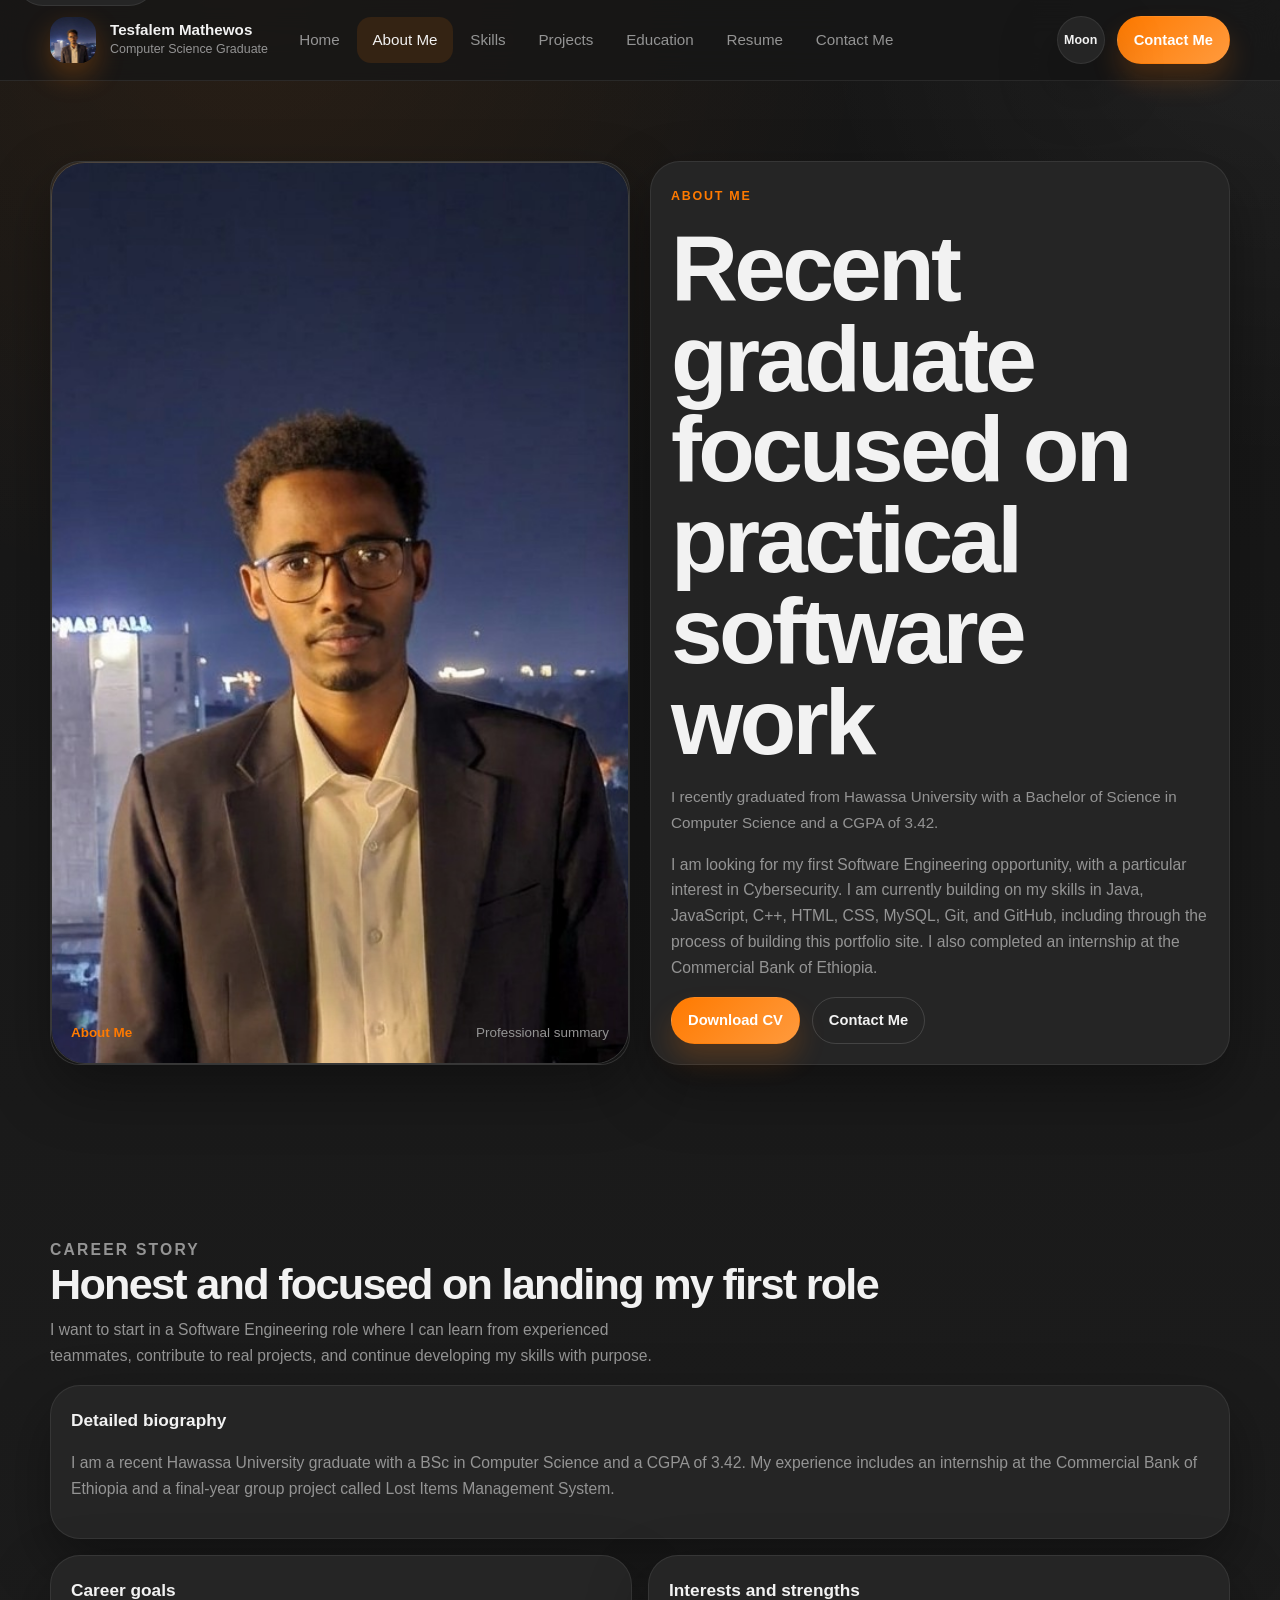
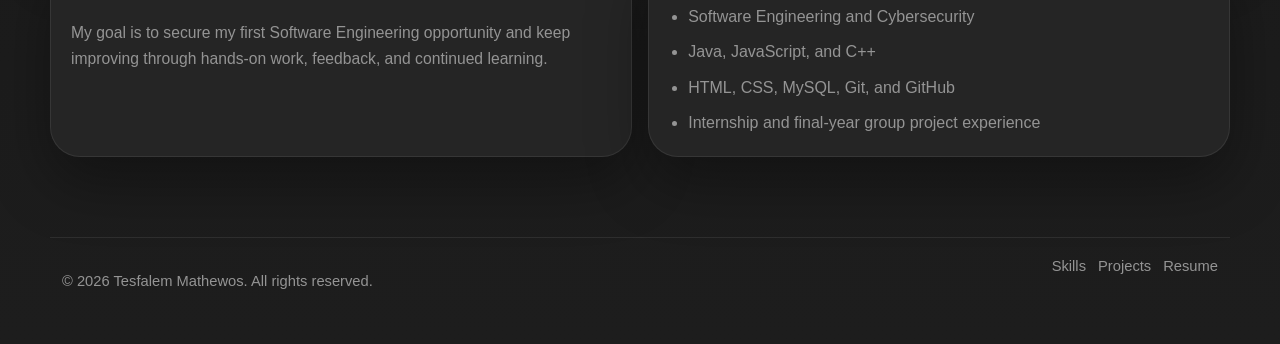
==== about.html @ 022b609b "first commit" ====
<!DOCTYPE html>
<html lang="en" data-page="about">
<head>
  <meta charset="UTF-8" />
  <meta name="viewport" content="width=device-width, initial-scale=1.0" />
  <meta name="description" content="About Tesfalem Mathewos." />
  <meta name="theme-color" content="#161616" />
  <title>About | Tesfalem Mathewos</title>
  <link rel="stylesheet" href="css/style.css" />
</head>
<body>
  <a class="skip-link" href="#main-content">Skip to content</a>
  <header class="site-header">
    <div class="container nav-shell">
      <a class="brand" href="index.html"><picture><source srcset="images/tesfalem-mathewos-photo.webp" type="image/webp" /><img class="brand-mark" src="images/tesfalem-mathewos-photo.jpg" alt="Tesfalem Mathewos" width="46" height="46" loading="eager" decoding="async" /></picture><span class="brand-text"><strong>Tesfalem Mathewos</strong><span>Computer Science Graduate</span></span></a>
      <button class="icon-button mobile-toggle" type="button" aria-label="Toggle navigation" aria-expanded="false" aria-controls="primary-navigation"><span aria-hidden="true"></span><span aria-hidden="true"></span><span aria-hidden="true"></span></button>
      <nav class="site-nav" id="primary-navigation" aria-label="Primary navigation">
        <a href="index.html">Home</a><a href="about.html">About Me</a><a href="skills.html">Skills</a><a href="projects.html">Projects</a><a href="education.html">Education</a><a href="resume.html">Resume</a><a href="contact.html">Contact Me</a>
      </nav>
      <div class="nav-actions">
        <button class="icon-button theme-toggle" type="button" aria-label="Toggle dark mode" aria-pressed="false"><span class="theme-icon theme-sun" aria-hidden="true">Sun</span><span class="theme-icon theme-moon" aria-hidden="true">Moon</span></button>
        <a class="button button-primary button-small" href="contact.html">Contact Me</a>
      </div>
    </div>
  </header>

  <main id="main-content">
    <section class="section page-hero">
      <div class="container page-hero-grid">
        <div class="hero-visual reveal">
          <div class="portrait-stage" style="min-height: 560px;">
            <picture>
              <source srcset="images/tesfalem-mathewos-photo.webp" type="image/webp" />
              <img
                class="portrait-photo"
                src="images/tesfalem-mathewos-photo.jpg"
                alt="Tesfalem Mathewos professional portrait"
                width="554"
                height="614"
                loading="eager"
                decoding="async"
                fetchpriority="high"
              />
            </picture>
            <div class="portrait-caption"><span class="hero-card-title">About Me</span><span>Professional summary</span></div>
          </div>
        </div>
        <div class="hero-copy reveal">
          <p class="eyebrow">About Me</p>
          <h2>Recent graduate focused on practical software work</h2>
          <p class="lead">I recently graduated from Hawassa University with a Bachelor of Science in Computer Science and a CGPA of 3.42.</p>
          <p class="intro">I am looking for my first Software Engineering opportunity, with a particular interest in Cybersecurity. I am currently building on my skills in Java, JavaScript, C++, HTML, CSS, MySQL, Git, and GitHub, including through the process of building this portfolio site. I also completed an internship at the Commercial Bank of Ethiopia.</p>
          <div class="button-row">
            <a class="button button-primary button-small" href="assets/Tesfalem-Mathewos-CV.pdf" download>Download CV</a>
            <a class="button button-secondary button-small" href="contact.html">Contact Me</a>
          </div>
        </div>
      </div>
    </section>

    <section class="section">
      <div class="container grid-section">
        <div class="section-heading reveal">
          <p class="eyebrow">Career Story</p>
          <h2>Honest and focused on landing my first role</h2>
          <p>I want to start in a Software Engineering role where I can learn from experienced teammates, contribute to real projects, and continue developing my skills with purpose.</p>
        </div>

        <article class="content-card reveal">
          <h3>Detailed biography</h3>
          <p>I am a recent Hawassa University graduate with a BSc in Computer Science and a CGPA of 3.42. My experience includes an internship at the Commercial Bank of Ethiopia and a final-year group project called Lost Items Management System.</p>
        </article>

        <article class="content-card reveal">
          <h3>Career goals</h3>
          <p>My goal is to secure my first Software Engineering opportunity and keep improving through hands-on work, feedback, and continued learning.</p>
        </article>

        <article class="content-card reveal">
          <h3>Interests and strengths</h3>
          <ul class="check-list">
            <li>Software Engineering and Cybersecurity</li>
            <li>Java, JavaScript, and C++</li>
            <li>HTML, CSS, MySQL, Git, and GitHub</li>
            <li>Internship and final-year group project experience</li>
          </ul>
        </article>
      </div>
    </section>
  </main>

  <button class="scroll-top" type="button" aria-label="Scroll to top">^</button>
  <footer class="footer">
    <div class="container footer-grid">
      <p>© <span id="year"></span> Tesfalem Mathewos. All rights reserved.</p>
      <div class="footer-links"><a href="skills.html">Skills</a><a href="projects.html">Projects</a><a href="resume.html">Resume</a></div>
    </div>
  </footer>
  <script src="js/script.js"></script>
</body>
</html>
---- css/style.css ----
:root {
  --bg: #161616;
  --bg-2: #1d1d1d;
  --surface: #252525;
  --surface-2: #2b2b2b;
  --surface-soft: rgba(37, 37, 37, 0.9);
  --text: #f2f2f2;
  --muted: #949494;
  --accent: #ff7a00;
  --accent-2: #ff9a3d;
  --border: rgba(255, 255, 255, 0.08);
  --ring: rgba(255, 122, 0, 0.25);
  --shadow: 0 24px 60px rgba(0, 0, 0, 0.35);
  --radius: 22px;
  --radius-lg: 30px;
  --container: 1180px;
  --transition: 220ms ease;
}

[data-theme="light"] {
  --bg: #eef1f5;
  --bg-2: #ffffff;
  --surface: #ffffff;
  --surface-2: #f3f5f8;
  --surface-soft: rgba(255, 255, 255, 0.9);
  --text: #191919;
  --muted: #656565;
  --border: rgba(25, 25, 25, 0.08);
  --shadow: 0 18px 46px rgba(25, 25, 25, 0.08);
}

*,
*::before,
*::after {
  box-sizing: border-box;
}

html {
  scroll-behavior: smooth;
}

body {
  margin: 0;
  font-family: "Segoe UI", "Aptos", "Helvetica Neue", Arial, sans-serif;
  color: var(--text);
  background:
    radial-gradient(circle at 20% 0%, rgba(255, 122, 0, 0.08), transparent 28%),
    radial-gradient(circle at 100% 0%, rgba(255, 255, 255, 0.05), transparent 20%),
    linear-gradient(180deg, var(--bg), var(--bg-2));
  line-height: 1.65;
  -webkit-font-smoothing: antialiased;
  text-rendering: optimizeLegibility;
  transition: background-color var(--transition), color var(--transition);
}

body.nav-open {
  overflow: hidden;
}

a {
  color: inherit;
  text-decoration: none;
}

button,
input,
textarea {
  font: inherit;
}

img {
  display: block;
  max-width: 100%;
}

a:focus-visible,
button:focus-visible,
input:focus-visible,
textarea:focus-visible,
[tabindex]:focus-visible {
  outline: 2px solid var(--accent);
  outline-offset: 3px;
  border-radius: 4px;
}

.skip-link {
  position: absolute;
  left: 1rem;
  top: -48px;
  z-index: 999;
  padding: 0.8rem 1rem;
  border-radius: 999px;
  background: var(--surface);
  color: var(--text);
  border: 1px solid var(--border);
  transition: top var(--transition);
}

.skip-link:focus {
  top: 1rem;
}

.container {
  width: min(100% - 1.5rem, var(--container));
  margin-inline: auto;
}

.site-header {
  position: sticky;
  top: 0;
  z-index: 100;
  backdrop-filter: blur(16px);
  background: rgba(22, 22, 22, 0.82);
  border-bottom: 1px solid var(--border);
}

[data-theme="light"] .site-header {
  background: rgba(238, 241, 245, 0.88);
}

@supports (background: color-mix(in srgb, white 50%, transparent)) {
  .site-header {
    background: color-mix(in srgb, var(--bg) 82%, transparent);
  }

  [data-theme="light"] .site-header {
    background: color-mix(in srgb, var(--bg) 82%, transparent);
  }
}

.nav-shell {
  display: flex;
  align-items: center;
  gap: 1rem;
  padding: 1rem 0;
}

.brand {
  display: inline-flex;
  align-items: center;
  gap: 0.85rem;
  min-width: 0;
}

.brand-mark {
  display: grid;
  place-items: center;
  width: 2.9rem;
  height: 2.9rem;
  flex-shrink: 0;
  border-radius: 16px;
  background: linear-gradient(135deg, var(--accent), var(--accent-2));
  color: #fff;
  font-weight: 800;
  letter-spacing: 0.08em;
  box-shadow: 0 12px 28px rgba(255, 122, 0, 0.28);
  overflow: hidden;
  object-fit: cover;
}

.brand-text {
  display: flex;
  flex-direction: column;
  min-width: 0;
}

.brand-text strong {
  font-size: 0.95rem;
  line-height: 1.2;
}

.brand-text span {
  color: var(--muted);
  font-size: 0.78rem;
}

.site-nav {
  position: fixed;
  inset: 4.9rem 1rem auto;
  display: grid;
  gap: 0.25rem;
  padding: 0.85rem;
  border-radius: 22px;
  background: var(--surface-soft);
  border: 1px solid var(--border);
  box-shadow: var(--shadow);
  opacity: 0;
  visibility: hidden;
  transform: translateY(-1rem);
  pointer-events: none;
  transition: opacity var(--transition), transform var(--transition), visibility var(--transition);
}

.site-nav.is-open {
  opacity: 1;
  visibility: visible;
  transform: translateY(0);
  pointer-events: auto;
}

.site-nav a {
  padding: 0.9rem 1rem;
  border-radius: 14px;
  color: var(--muted);
  font-size: 0.95rem;
  transition: background-color var(--transition), color var(--transition), transform var(--transition);
}

.site-nav a:hover,
.site-nav a:focus-visible,
.site-nav a.active {
  background: rgba(255, 122, 0, 0.12);
  color: var(--text);
}

.nav-actions {
  margin-left: auto;
  display: flex;
  align-items: center;
  gap: 0.75rem;
}

.icon-button {
  display: inline-grid;
  place-items: center;
  width: 3rem;
  height: 3rem;
  border: 1px solid var(--border);
  border-radius: 50%;
  background: var(--surface);
  color: var(--text);
  cursor: pointer;
  box-shadow: var(--shadow);
  transition: transform var(--transition), border-color var(--transition), background-color var(--transition);
}

.icon-button:hover {
  transform: translateY(-2px);
  border-color: rgba(255, 122, 0, 0.28);
}

.mobile-toggle {
  gap: 0.28rem;
  padding: 0;
}

.mobile-toggle span {
  display: block;
  width: 1.15rem;
  height: 2px;
  border-radius: 999px;
  background: currentColor;
}

.theme-toggle {
  position: relative;
}

.theme-icon {
  position: absolute;
  opacity: 0;
  font-size: 0.78rem;
  font-weight: 700;
  transition: opacity var(--transition), transform var(--transition);
  transform: scale(0.9);
}

html[data-theme="light"] .theme-sun,
html:not([data-theme="light"]) .theme-moon {
  opacity: 1;
  transform: scale(1);
}

.section {
  padding: 4rem 0;
}

.page-hero {
  padding-top: 2rem;
}

.hero-grid,
.page-hero-grid,
.resume-layout,
.contact-layout,
.split-grid {
  display: grid;
  gap: 1.25rem;
}

.hero-copy,
.hero-visual,
.panel,
.content-card,
.skill-card,
.project-card,
.timeline-card,
.certificate-card,
.contact-card,
.contact-form,
.resume-panel,
.cv-preview {
  background: var(--surface);
  border: 1px solid var(--border);
  border-radius: var(--radius-lg);
  box-shadow: var(--shadow);
}

.hero-copy,
.panel,
.content-card,
.skill-card,
.project-card,
.timeline-card,
.certificate-card,
.contact-card,
.contact-form,
.resume-panel,
.cv-preview {
  padding: 1.25rem;
}

.hero-copy h1,
.hero-copy h2,
.page-hero h1,
.page-hero h2,
.section-heading h2,
.section-heading h1,
.resume-panel h2 {
  margin: 0;
  line-height: 0.98;
  letter-spacing: -0.04em;
}

.hero-copy h1,
.hero-copy h2,
.page-hero h1 {
  font-size: clamp(2.8rem, 8vw, 5.8rem);
  max-width: 10ch;
}

.section-heading h1,
.section-heading h2,
.resume-panel h2 {
  font-size: clamp(1.7rem, 4vw, 2.7rem);
}

.eyebrow,
.page-eyebrow {
  display: inline-flex;
  align-items: center;
  gap: 0.5rem;
  margin: 0 0 1rem;
  color: var(--accent);
  font-size: 0.78rem;
  font-weight: 700;
  text-transform: uppercase;
  letter-spacing: 0.14em;
}

.lead {
  margin: 1rem 0 0;
  max-width: 62ch;
  color: var(--muted);
  font-size: clamp(1rem, 1.6vw, 1.12rem);
}

html[data-page="about"] .lead {
  font-size: 0.95rem;
  line-height: 1.7;
}

.intro,
.section-heading p,
.panel p,
.content-card p,
.skill-card p,
.project-body p,
.timeline-card p,
.certificate-card p,
.contact-card p,
.resume-panel p,
.cv-preview p {
  color: var(--muted);
  font-size: 0.98rem;
}

.button-row,
.resume-actions,
.project-actions,
.filter-bar,
.footer-links,
.chip-row {
  display: flex;
  flex-wrap: wrap;
  gap: 0.75rem;
  margin: 0;
  padding: 0;
  list-style: none;
}

.button {
  display: inline-flex;
  align-items: center;
  justify-content: center;
  min-height: 3rem;
  padding: 0.9rem 1.25rem;
  border-radius: 999px;
  border: 1px solid transparent;
  font-weight: 700;
  transition: transform var(--transition), background-color var(--transition), border-color var(--transition), color var(--transition);
}

.button:hover,
.button:focus-visible {
  transform: translateY(-2px);
}

.button-primary {
  background: linear-gradient(135deg, var(--accent), var(--accent-2));
  color: #fff;
  box-shadow: 0 16px 28px rgba(255, 122, 0, 0.2);
}

.button-secondary {
  background: transparent;
  border-color: rgba(255, 255, 255, 0.14);
  color: var(--text);
}

[data-theme="light"] .button-secondary {
  border-color: rgba(25, 25, 25, 0.12);
}

.button-ghost {
  background: transparent;
  color: var(--text);
  border-color: var(--border);
}

.button-small {
  min-height: 2.6rem;
  padding: 0.65rem 1rem;
  font-size: 0.92rem;
}

.hero-metrics,
.quick-facts,
.meta-grid {
  display: grid;
  gap: 1rem;
}

.hero-metrics {
  margin-top: 1.5rem;
  grid-template-columns: repeat(3, minmax(0, 1fr));
}

.hero-metrics div,
.quick-facts div,
.meta-item {
  padding-top: 0.9rem;
  border-top: 1px solid var(--border);
}

.hero-metrics dt,
.quick-facts span,
.timeline-label,
.meta-label {
  color: var(--muted);
  font-size: 0.72rem;
  text-transform: uppercase;
  letter-spacing: 0.08em;
}

.hero-metrics dd,
.quick-facts strong,
.meta-item strong {
  margin: 0.25rem 0 0;
  color: var(--text);
  font-weight: 700;
  font-size: 0.95rem;
}

.hero-visual {
  padding: 0;
  overflow: hidden;
  display: grid;
  align-items: stretch;
}

.portrait-stage {
  min-height: 540px;
  position: relative;
  overflow: hidden;
  display: grid;
  background:
    radial-gradient(circle at 60% 45%, rgba(255, 255, 255, 0.06), transparent 27%),
    linear-gradient(135deg, rgba(255, 122, 0, 0.07), transparent 45%),
  linear-gradient(180deg, #262626, #1d1d1d);
}

.portrait-photo {
  position: relative;
  width: 100%;
  height: 100%;
  min-height: 540px;
  object-fit: cover;
  object-position: center;
  border-radius: 34px;
  box-shadow: 0 26px 56px rgba(0, 0, 0, 0.42);
  transform: none;
  border: 1px solid rgba(255, 255, 255, 0.12);
}

.portrait-stage::before {
  content: "";
  position: absolute;
  width: min(72%, 420px);
  aspect-ratio: 1 / 1;
  border-radius: 50%;
  background: rgba(255, 255, 255, 0.04);
}

.portrait-stage::after {
  content: "";
  position: absolute;
  inset: auto 14% 7% 14%;
  height: 18%;
  border-radius: 50%;
  background: rgba(0, 0, 0, 0.18);
  filter: blur(24px);
  z-index: 0;
}

.portrait-caption {
  position: absolute;
  left: 1.25rem;
  right: 1.25rem;
  bottom: 1.25rem;
  display: flex;
  justify-content: space-between;
  gap: 1rem;
  color: var(--muted);
  font-size: 0.84rem;
}

.hero-card-title {
  color: var(--accent);
  font-weight: 700;
}

.section-heading {
  max-width: 68rem;
}

.section-heading p {
  margin: 0.75rem 0 0;
  max-width: 70ch;
  font-size: 0.98rem;
}

.grid-section,
.skills-grid,
.projects-grid,
.cert-grid,
.contact-cards,
.timeline {
  display: grid;
  gap: 1rem;
}

.project-gallery {
  width: min(100%, 980px);
  margin-inline: auto;
}

.grid-section {
  grid-template-columns: 1fr;
}

.check-list {
  margin: 0;
  padding-left: 1.2rem;
  color: var(--muted);
}

.check-list li + li {
  margin-top: 0.55rem;
}

.skill-card {
  position: relative;
  overflow: hidden;
}

.skill-card::after,
.project-card::after,
.certificate-card::after,
.contact-card::after {
  content: "";
  position: absolute;
  inset: auto 0 0;
  height: 3px;
  background: linear-gradient(90deg, var(--accent), transparent);
  opacity: 0.7;
}

.skill-card h3,
.project-body h3,
.timeline-card h3,
.certificate-card h3,
.panel h2,
.content-card h3,
.resume-panel h2,
.cv-preview h3 {
  margin: 0;
  font-size: 1.08rem;
}

.skill-bar {
  height: 0.72rem;
  margin-top: 1rem;
  border-radius: 999px;
  background: rgba(255, 255, 255, 0.08);
  overflow: hidden;
}

[data-theme="light"] .skill-bar {
  background: rgba(25, 25, 25, 0.08);
}

.skill-bar span {
  display: block;
  width: 0;
  height: 100%;
  border-radius: inherit;
  background: linear-gradient(135deg, var(--accent), var(--accent-2));
  transition: width 1200ms cubic-bezier(0.2, 0.8, 0.2, 1);
}

.filter-bar {
  margin: 1rem 0 1.25rem;
}

.filter-button {
  min-height: 2.8rem;
  padding: 0.75rem 1rem;
  border: 1px solid var(--border);
  border-radius: 999px;
  background: var(--surface);
  color: var(--muted);
  cursor: pointer;
  transition: background-color var(--transition), color var(--transition), transform var(--transition), border-color var(--transition);
}

.filter-button:hover,
.filter-button.is-active {
  background: var(--accent);
  color: #fff;
  border-color: transparent;
  transform: translateY(-1px);
}

.project-card {
  overflow: hidden;
  position: relative;
}

.project-media {
  min-height: 14rem;
  display: grid;
  place-items: center;
  background:
    radial-gradient(circle at top right, rgba(255, 122, 0, 0.24), transparent 30%),
    linear-gradient(135deg, #363636, #262626);
  border-bottom: 1px solid var(--border);
  color: #fff;
  font-weight: 700;
  letter-spacing: 0.06em;
  text-transform: uppercase;
}

.project-media img {
  width: 100%;
  height: 100%;
  object-fit: cover;
  display: block;
}

.project-body {
  padding: 1.2rem 1.25rem 1.35rem;
}

.tag-row {
  display: flex;
  flex-wrap: wrap;
  gap: 0.5rem;
  margin: 1rem 0 1.1rem;
}

.tag-row span,
.chip {
  padding: 0.4rem 0.75rem;
  border-radius: 999px;
  background: rgba(255, 122, 0, 0.12);
  color: var(--text);
  font-size: 0.82rem;
}

.timeline {
  position: relative;
}

.timeline::before {
  content: "";
  position: absolute;
  left: 0.45rem;
  top: 0;
  bottom: 0;
  width: 2px;
  background: rgba(255, 122, 0, 0.22);
}

.timeline-item {
  display: grid;
  grid-template-columns: auto 1fr;
  gap: 1rem;
  align-items: start;
}

.timeline-marker {
  width: 1rem;
  height: 1rem;
  margin-top: 1.3rem;
  border-radius: 50%;
  background: var(--accent);
  box-shadow: 0 0 0 6px var(--ring);
  position: relative;
  z-index: 1;
}

.certificate-icon {
  display: grid;
  place-items: center;
  width: 3rem;
  height: 3rem;
  margin-bottom: 1rem;
  border-radius: 16px;
  background: rgba(255, 122, 0, 0.12);
  color: var(--accent);
  font-size: 1.25rem;
  font-weight: 800;
}

.contact-grid,
.resume-layout {
  display: grid;
  gap: 1rem;
}

.contact-cards {
  grid-template-columns: repeat(auto-fit, minmax(220px, 1fr));
}

.contact-card {
  display: grid;
  gap: 0.4rem;
  position: relative;
  transition: transform var(--transition), border-color var(--transition);
}

.contact-card:hover,
.contact-card:focus-visible {
  transform: translateY(-3px);
  border-color: rgba(255, 122, 0, 0.3);
}

.contact-card span {
  color: var(--muted);
  font-size: 0.72rem;
  text-transform: uppercase;
  letter-spacing: 0.08em;
}

.contact-form {
  display: grid;
  gap: 1rem;
}

.form-row {
  display: grid;
  gap: 0.45rem;
}

.form-row label {
  font-weight: 700;
}

.form-row input,
.form-row textarea {
  width: 100%;
  padding: 0.95rem 1rem;
  border: 1px solid var(--border);
  border-radius: 16px;
  background: var(--surface-2);
  color: var(--text);
  transition: border-color var(--transition), box-shadow var(--transition), background-color var(--transition);
}

.form-row input::placeholder,
.form-row textarea::placeholder {
  color: var(--muted);
  opacity: 0.85;
}

.form-row input:focus,
.form-row textarea:focus {
  outline: none;
  border-color: var(--accent);
  box-shadow: 0 0 0 4px rgba(255, 122, 0, 0.16);
}

.form-actions {
  display: grid;
  gap: 0.75rem;
}

.form-note {
  margin: 0;
  color: var(--muted);
  font-size: 0.88rem;
}

.resume-panel {
  display: grid;
  gap: 1rem;
}

.cv-preview {
  overflow: hidden;
}

.cv-doc {
  padding: 1.25rem;
  background: linear-gradient(180deg, rgba(255, 122, 0, 0.08), transparent 18%);
}

.cv-doc .line {
  height: 1px;
  background: var(--border);
  margin: 1rem 0;
}

.meta-grid {
  display: grid;
  gap: 0.75rem;
}

.meta-item {
  display: flex;
  justify-content: space-between;
  gap: 1rem;
  padding-top: 0.8rem;
  border-top: 1px solid var(--border);
}

.meta-item span {
  color: var(--muted);
}

.footer {
  width: min(100% - 1rem, var(--container));
  margin-inline: auto;
  margin-bottom: 0.75rem;
  padding: 1rem 0 1.5rem;
  border-top: 1px solid var(--border);
}

.footer-grid {
  display: flex;
  flex-wrap: wrap;
  justify-content: space-between;
  gap: 1rem;
  color: var(--muted);
  font-size: 0.92rem;
}

.scroll-top {
  position: fixed;
  right: 1rem;
  bottom: 1rem;
  width: 3rem;
  height: 3rem;
  border: 0;
  border-radius: 999px;
  background: linear-gradient(135deg, var(--accent), var(--accent-2));
  color: #fff;
  font-size: 1.15rem;
  font-weight: 800;
  cursor: pointer;
  box-shadow: var(--shadow);
  opacity: 0;
  visibility: hidden;
  transform: translateY(14px);
  pointer-events: none;
  transition: opacity var(--transition), transform var(--transition), visibility var(--transition);
}

.scroll-top.is-visible {
  opacity: 1;
  visibility: visible;
  transform: translateY(0);
  pointer-events: auto;
}

.reveal {
  opacity: 0;
  transform: translateY(24px);
  transition: opacity 700ms ease, transform 700ms ease;
}

.reveal.is-visible {
  opacity: 1;
  transform: translateY(0);
}

.project-card.is-hidden {
  display: none;
}

.split-decor {
  min-height: 320px;
  border-radius: var(--radius-lg);
  background:
    radial-gradient(circle at 45% 30%, rgba(255, 122, 0, 0.14), transparent 32%),
    linear-gradient(135deg, #242424, #1a1a1a);
  border: 1px solid var(--border);
  box-shadow: var(--shadow);
}

.section-heading.centered {
  text-align: center;
  margin-inline: auto;
}

.section-heading.centered p {
  margin-inline: auto;
}

.social-row {
  display: flex;
  flex-wrap: wrap;
  gap: 0.7rem;
  margin-top: 1rem;
}

.social-pill {
  display: inline-grid;
  place-items: center;
  width: 2.8rem;
  height: 2.8rem;
  border-radius: 50%;
  border: 1px solid var(--border);
  background: var(--surface-2);
  color: var(--text);
  font-weight: 700;
}

.page-note {
  color: var(--muted);
  margin-top: 0.75rem;
}

.project-gallery .project-card .project-media {
  min-height: 14rem;
}

@media (min-width: 760px) {
  .section {
    padding: 5rem 0;
  }

  .hero-grid {
    grid-template-columns: 1.15fr 0.85fr;
    align-items: stretch;
  }

  .page-hero-grid,
  .resume-layout,
  .contact-layout {
    grid-template-columns: repeat(2, minmax(0, 1fr));
  }

  .grid-section {
    grid-template-columns: repeat(2, minmax(0, 1fr));
  }

  .grid-section .section-heading,
  .grid-section .content-card:first-of-type {
    grid-column: 1 / -1;
  }

  .skills-grid,
  .projects-grid,
  .cert-grid {
    grid-template-columns: repeat(2, minmax(0, 1fr));
  }

  .project-gallery {
    gap: 1.25rem;
  }

  .project-card {
    min-height: 100%;
  }

  .project-media {
    min-height: 15rem;
  }

  .contact-form {
    grid-template-columns: repeat(2, minmax(0, 1fr));
  }

  .full-width {
    grid-column: 1 / -1;
  }
}

@media (min-width: 1024px) {
  .mobile-toggle {
    display: none;
  }

  .site-nav {
    position: static;
    display: flex;
    align-items: center;
    gap: 0.15rem;
    padding: 0;
    border: 0;
    background: transparent;
    box-shadow: none;
    opacity: 1;
    visibility: visible;
    transform: none;
    pointer-events: auto;
  }

  .site-nav a {
    padding: 0.65rem 0.95rem;
  }

  .skills-grid {
    grid-template-columns: repeat(3, minmax(0, 1fr));
  }

  .projects-grid {
    grid-template-columns: repeat(3, minmax(0, 1fr));
  }

  .project-gallery {
    grid-template-columns: repeat(2, minmax(0, 1fr));
  }

  .cert-grid {
    grid-template-columns: repeat(3, minmax(0, 1fr));
  }

  .contact-layout {
    grid-template-columns: 0.95fr 1.05fr;
  }
}

@media (min-width: 1200px) {
  .project-gallery .project-card:nth-child(4) {
    grid-column: span 2;
  }
}

/* ---------- Projects section: richer project cards ---------- */

.project-card--featured .project-media {
  position: relative;
  aspect-ratio: 16 / 10;
  min-height: 0;
}

.project-badge {
  position: absolute;
  top: 0.85rem;
  left: 0.85rem;
  padding: 0.35rem 0.8rem;
  border-radius: 999px;
  background: rgba(22, 22, 22, 0.72);
  color: #fff;
  font-size: 0.72rem;
  font-weight: 700;
  text-transform: uppercase;
  letter-spacing: 0.06em;
  backdrop-filter: blur(6px);
}

.project-heading h3 {
  font-size: 1.3rem;
}

.project-pitch {
  margin: 0.5rem 0 0;
  color: var(--text);
  font-weight: 600;
  font-size: 1rem;
  line-height: 1.5;
}

.project-overview {
  margin-top: 0.85rem;
}

.project-block {
  margin-top: 1.35rem;
}

.project-block .meta-label,
.project-insight .meta-label {
  display: block;
  margin: 0 0 0.65rem;
}

.feature-list {
  margin: 0;
  padding: 0;
  list-style: none;
  display: grid;
  gap: 0.6rem;
}

.feature-list li {
  position: relative;
  padding-left: 1.7rem;
  color: var(--text);
  font-size: 0.95rem;
  line-height: 1.5;
}

.feature-list li::before {
  content: "";
  position: absolute;
  left: 0;
  top: 0.14rem;
  width: 1.1rem;
  height: 1.1rem;
  border-radius: 50%;
  background: rgba(255, 122, 0, 0.14);
  border: 1px solid rgba(255, 122, 0, 0.45);
}

.feature-list li::after {
  content: "";
  position: absolute;
  left: 0.33rem;
  top: 0.38rem;
  width: 0.42rem;
  height: 0.22rem;
  border-left: 2px solid var(--accent);
  border-bottom: 2px solid var(--accent);
  transform: rotate(-45deg);
}

.project-insights {
  display: grid;
  gap: 1rem;
  margin-top: 1.35rem;
}

.project-insight {
  padding: 0.9rem 1rem 1rem;
  border-radius: var(--radius);
  background: var(--surface-2);
  border: 1px solid var(--border);
}

.project-insight p:last-child {
  margin: 0;
  color: var(--muted);
  font-size: 0.92rem;
  line-height: 1.55;
}

.project-role {
  margin-top: 1.35rem;
}

.project-actions {
  margin-top: 1.4rem;
}

.button.is-disabled {
  background: var(--surface-2);
  color: var(--muted);
  border: 1px dashed var(--border);
  opacity: 0.75;
  cursor: not-allowed;
  pointer-events: none;
  box-shadow: none;
}

@media (min-width: 620px) {
  .project-insights {
    grid-template-columns: repeat(2, minmax(0, 1fr));
  }
}
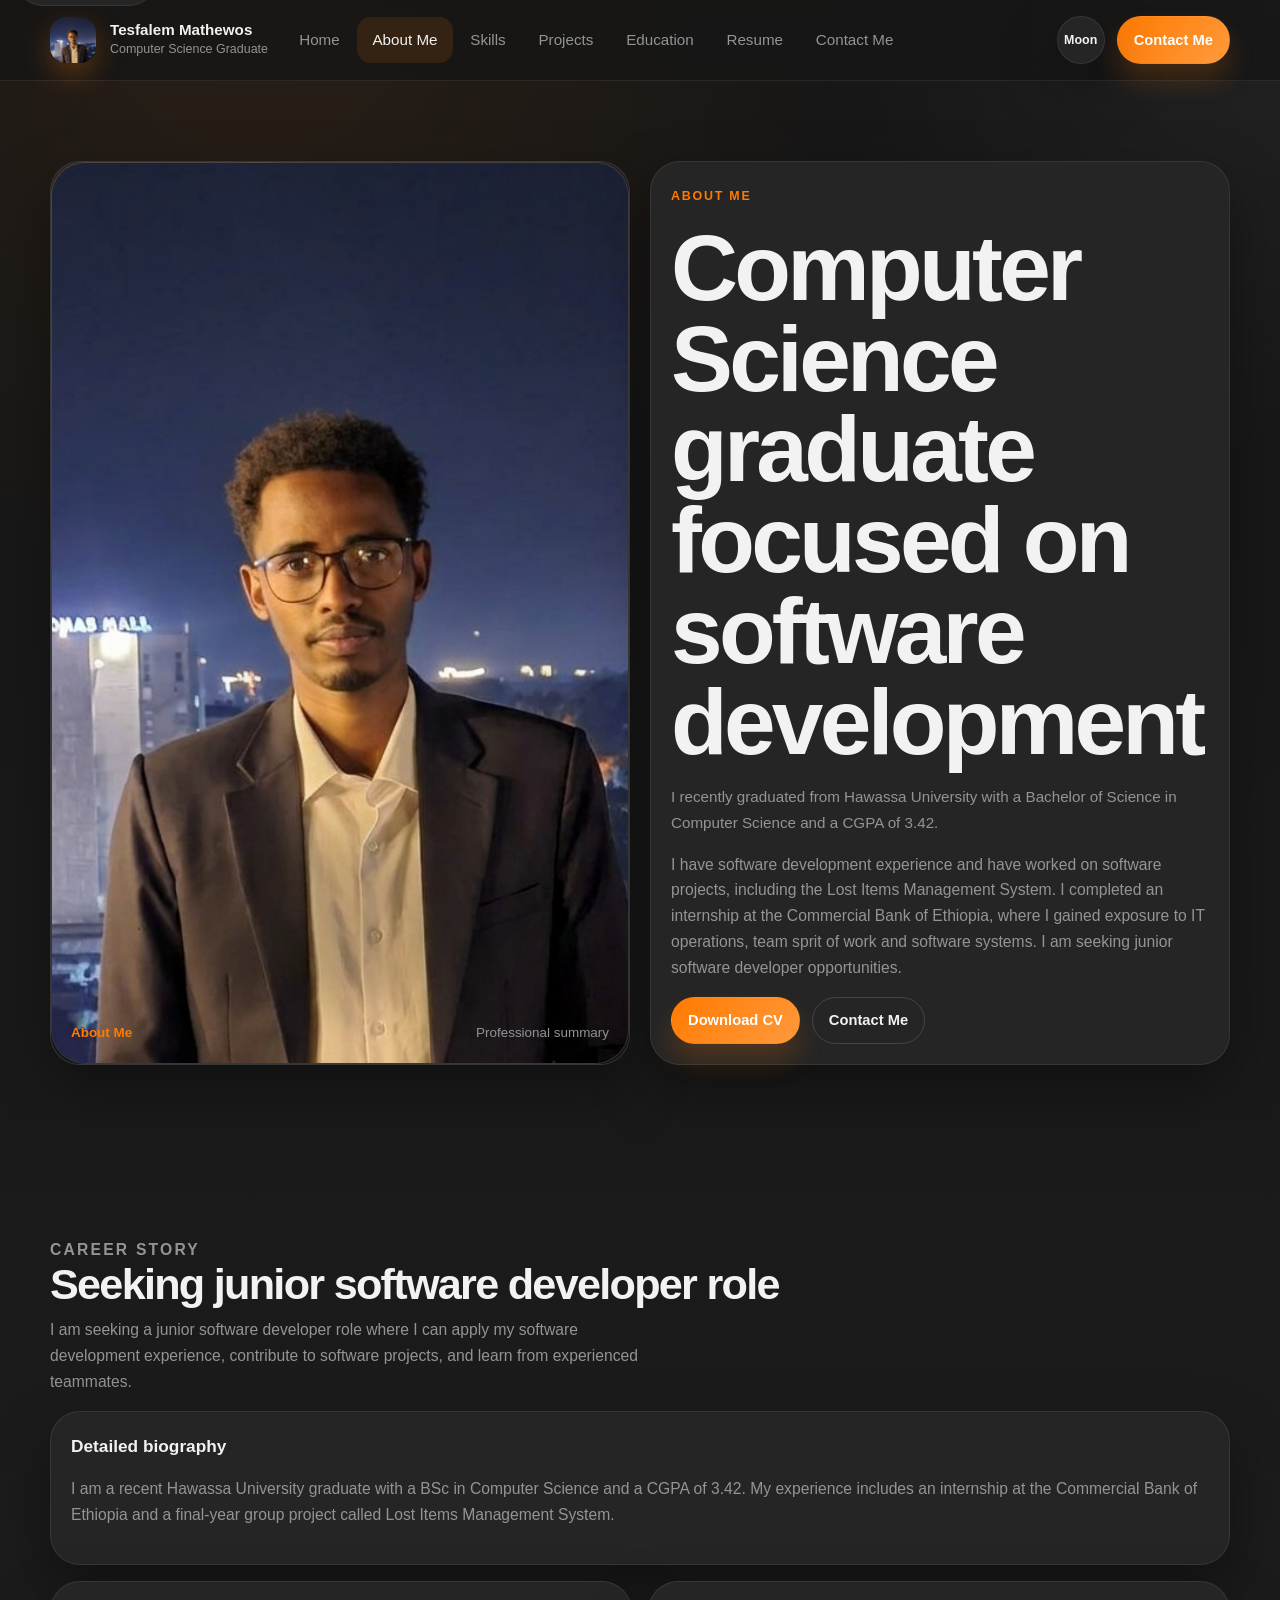
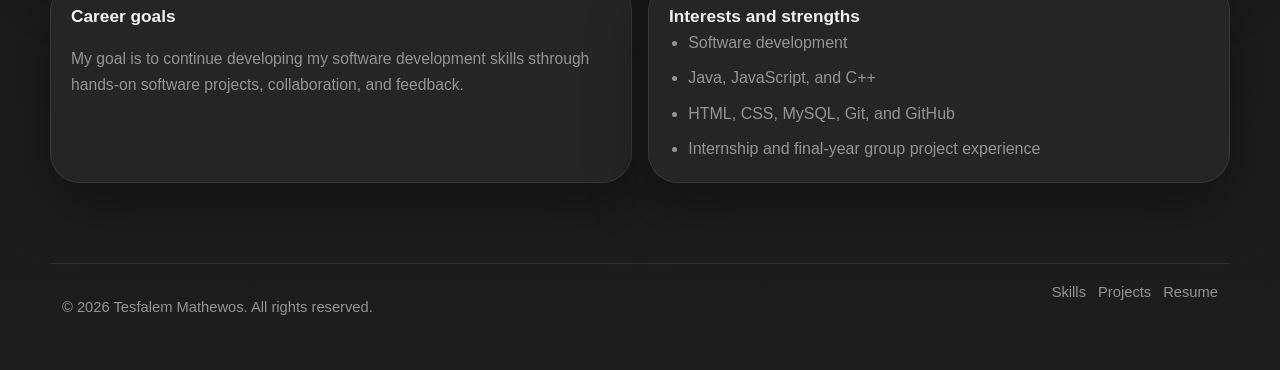
==== commit fa05c4f0: "Add live demo link to LIMS project" ====
--- a/about.html
+++ b/about.html
@@ -3,7 +3,7 @@
 <head>
   <meta charset="UTF-8" />
   <meta name="viewport" content="width=device-width, initial-scale=1.0" />
-  <meta name="description" content="About Tesfalem Mathewos." />
+  <meta name="description" content="Tesfalem Mathewos is a Hawassa University Computer Science graduate with frontend development experience and software project work." />
   <meta name="theme-color" content="#161616" />
   <title>About | Tesfalem Mathewos</title>
   <link rel="stylesheet" href="css/style.css" />
@@ -12,7 +12,7 @@
   <a class="skip-link" href="#main-content">Skip to content</a>
   <header class="site-header">
     <div class="container nav-shell">
-      <a class="brand" href="index.html"><picture><source srcset="images/tesfalem-mathewos-photo.webp" type="image/webp" /><img class="brand-mark" src="images/tesfalem-mathewos-photo.jpg" alt="Tesfalem Mathewos" width="46" height="46" loading="eager" decoding="async" /></picture><span class="brand-text"><strong>Tesfalem Mathewos</strong><span>Computer Science Graduate</span></span></a>
+      <a class="brand" href="index.html"><img class="brand-mark" src="images/tesfalem-mathewos-photo.jpg" alt="Tesfalem Mathewos" width="46" height="46" loading="eager" decoding="async" /><span class="brand-text"><strong>Tesfalem Mathewos</strong><span>Computer Science Graduate</span></span></a>
       <button class="icon-button mobile-toggle" type="button" aria-label="Toggle navigation" aria-expanded="false" aria-controls="primary-navigation"><span aria-hidden="true"></span><span aria-hidden="true"></span><span aria-hidden="true"></span></button>
       <nav class="site-nav" id="primary-navigation" aria-label="Primary navigation">
         <a href="index.html">Home</a><a href="about.html">About Me</a><a href="skills.html">Skills</a><a href="projects.html">Projects</a><a href="education.html">Education</a><a href="resume.html">Resume</a><a href="contact.html">Contact Me</a>
@@ -30,7 +30,6 @@
         <div class="hero-visual reveal">
           <div class="portrait-stage" style="min-height: 560px;">
             <picture>
-              <source srcset="images/tesfalem-mathewos-photo.webp" type="image/webp" />
               <img
                 class="portrait-photo"
                 src="images/tesfalem-mathewos-photo.jpg"
@@ -47,9 +46,9 @@
         </div>
         <div class="hero-copy reveal">
           <p class="eyebrow">About Me</p>
-          <h2>Recent graduate focused on practical software work</h2>
+          <h1>Computer Science graduate focused on software development</h1>
           <p class="lead">I recently graduated from Hawassa University with a Bachelor of Science in Computer Science and a CGPA of 3.42.</p>
-          <p class="intro">I am looking for my first Software Engineering opportunity, with a particular interest in Cybersecurity. I am currently building on my skills in Java, JavaScript, C++, HTML, CSS, MySQL, Git, and GitHub, including through the process of building this portfolio site. I also completed an internship at the Commercial Bank of Ethiopia.</p>
+          <p class="intro">I have software development experience and have worked on software projects, including the Lost Items Management System. I completed an internship at the Commercial Bank of Ethiopia, where I gained exposure to IT operations, team sprit of work and software systems. I am seeking junior software developer opportunities.</p>
           <div class="button-row">
             <a class="button button-primary button-small" href="assets/Tesfalem-Mathewos-CV.pdf" download>Download CV</a>
             <a class="button button-secondary button-small" href="contact.html">Contact Me</a>
@@ -62,8 +61,8 @@
       <div class="container grid-section">
         <div class="section-heading reveal">
           <p class="eyebrow">Career Story</p>
-          <h2>Honest and focused on landing my first role</h2>
-          <p>I want to start in a Software Engineering role where I can learn from experienced teammates, contribute to real projects, and continue developing my skills with purpose.</p>
+          <h2>Seeking junior software developer role</h2>
+          <p>I am seeking a junior software developer role where I can apply my software development experience, contribute to software projects, and learn from experienced teammates.</p>
         </div>
 
         <article class="content-card reveal">
@@ -73,13 +72,13 @@
 
         <article class="content-card reveal">
           <h3>Career goals</h3>
-          <p>My goal is to secure my first Software Engineering opportunity and keep improving through hands-on work, feedback, and continued learning.</p>
+          <p>My goal is to continue developing my software development skills sthrough hands-on software projects, collaboration, and feedback.</p>
         </article>
 
         <article class="content-card reveal">
           <h3>Interests and strengths</h3>
           <ul class="check-list">
-            <li>Software Engineering and Cybersecurity</li>
+            <li>Software development</li>
             <li>Java, JavaScript, and C++</li>
             <li>HTML, CSS, MySQL, Git, and GitHub</li>
             <li>Internship and final-year group project experience</li>
--- a/css/style.css
+++ b/css/style.css
@@ -177,6 +177,8 @@
 .site-nav {
   position: fixed;
   inset: 4.9rem 1rem auto;
+  max-height: calc(100vh - 6rem);
+  max-height: calc(100dvh - 6rem);
   display: grid;
   gap: 0.25rem;
   padding: 0.85rem;
@@ -188,6 +190,8 @@
   visibility: hidden;
   transform: translateY(-1rem);
   pointer-events: none;
+  overflow-y: auto;
+  overscroll-behavior: contain;
   transition: opacity var(--transition), transform var(--transition), visibility var(--transition);
 }
 
@@ -939,6 +943,14 @@
   box-shadow: var(--shadow);
 }
 
+.page-illustration {
+  display: block;
+  width: 100%;
+  height: auto;
+  aspect-ratio: 4 / 3;
+  object-fit: cover;
+}
+
 .section-heading.centered {
   text-align: center;
   margin-inline: auto;
@@ -1211,3 +1223,18 @@
     grid-template-columns: repeat(2, minmax(0, 1fr));
   }
 }
+
+@media (prefers-reduced-motion: reduce) {
+  html {
+    scroll-behavior: auto;
+  }
+
+  *,
+  *::before,
+  *::after {
+    animation-duration: 0.01ms !important;
+    animation-iteration-count: 1 !important;
+    scroll-behavior: auto !important;
+    transition-duration: 0.01ms !important;
+  }
+}
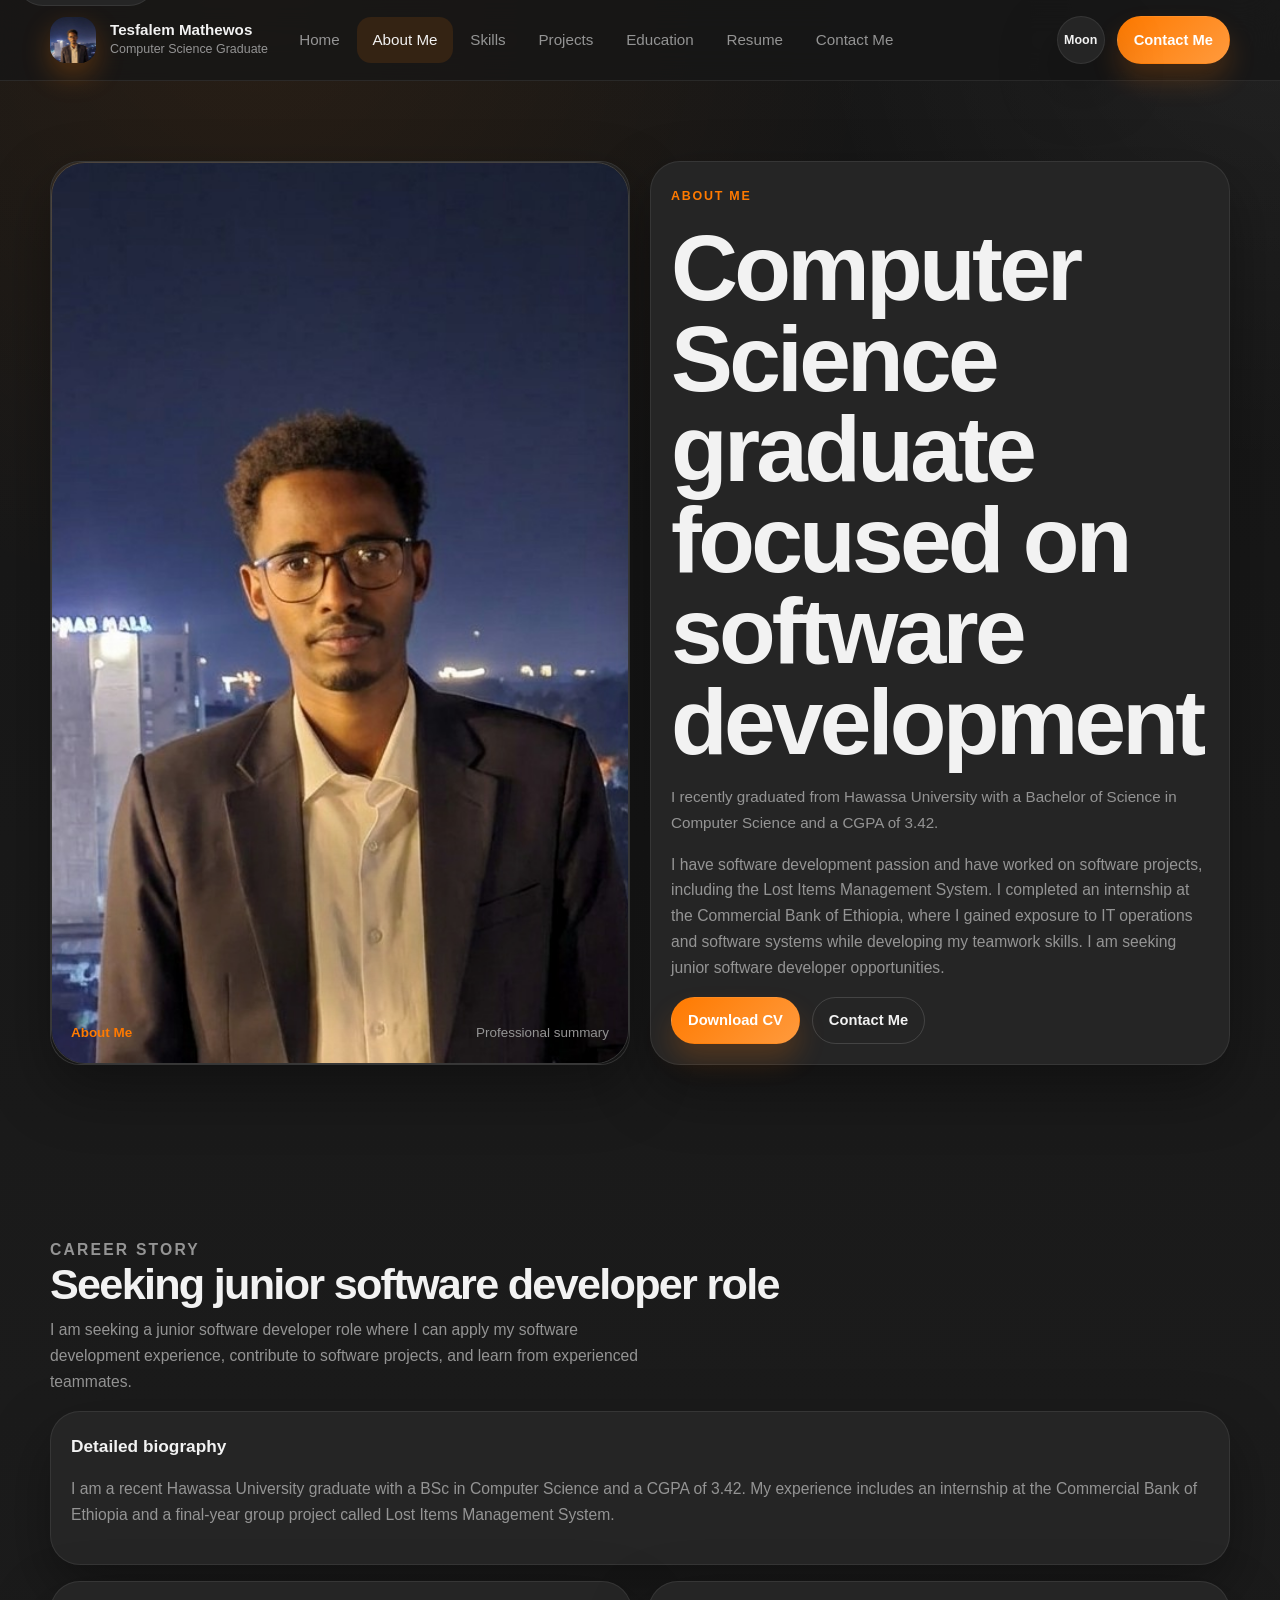
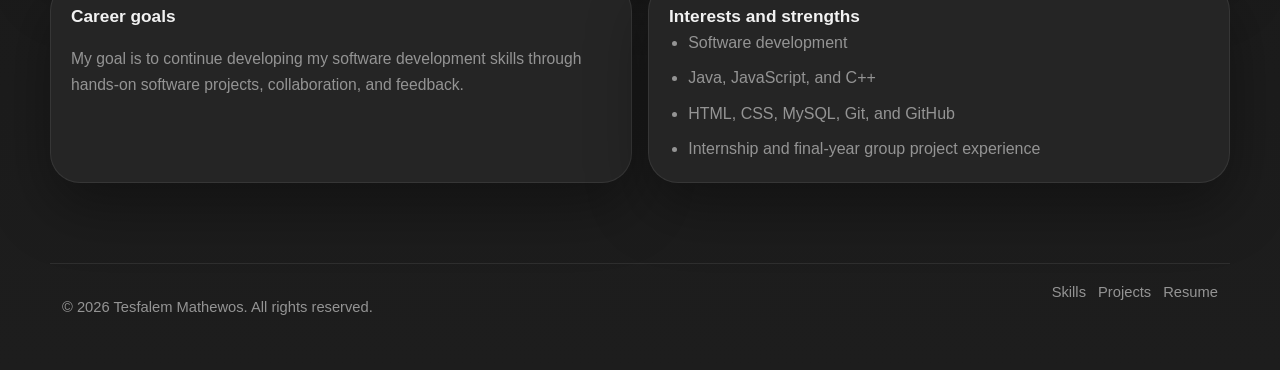
==== commit bca71e67: "Improve About Me wording" ====
--- a/about.html
+++ b/about.html
@@ -48,7 +48,7 @@
           <p class="eyebrow">About Me</p>
           <h1>Computer Science graduate focused on software development</h1>
           <p class="lead">I recently graduated from Hawassa University with a Bachelor of Science in Computer Science and a CGPA of 3.42.</p>
-          <p class="intro">I have software development experience and have worked on software projects, including the Lost Items Management System. I completed an internship at the Commercial Bank of Ethiopia, where I gained exposure to IT operations, team sprit of work and software systems. I am seeking junior software developer opportunities.</p>
+          <p class="intro">I have software development passion and have worked on software projects, including the Lost Items Management System. I completed an internship at the Commercial Bank of Ethiopia, where I gained exposure to IT operations and software systems while developing my teamwork skills. I am seeking junior software developer opportunities.</p>
           <div class="button-row">
             <a class="button button-primary button-small" href="assets/Tesfalem-Mathewos-CV.pdf" download>Download CV</a>
             <a class="button button-secondary button-small" href="contact.html">Contact Me</a>
@@ -72,7 +72,7 @@
 
         <article class="content-card reveal">
           <h3>Career goals</h3>
-          <p>My goal is to continue developing my software development skills sthrough hands-on software projects, collaboration, and feedback.</p>
+          <p>My goal is to continue developing my software development skills through hands-on software projects, collaboration, and feedback.</p>
         </article>
 
         <article class="content-card reveal">
